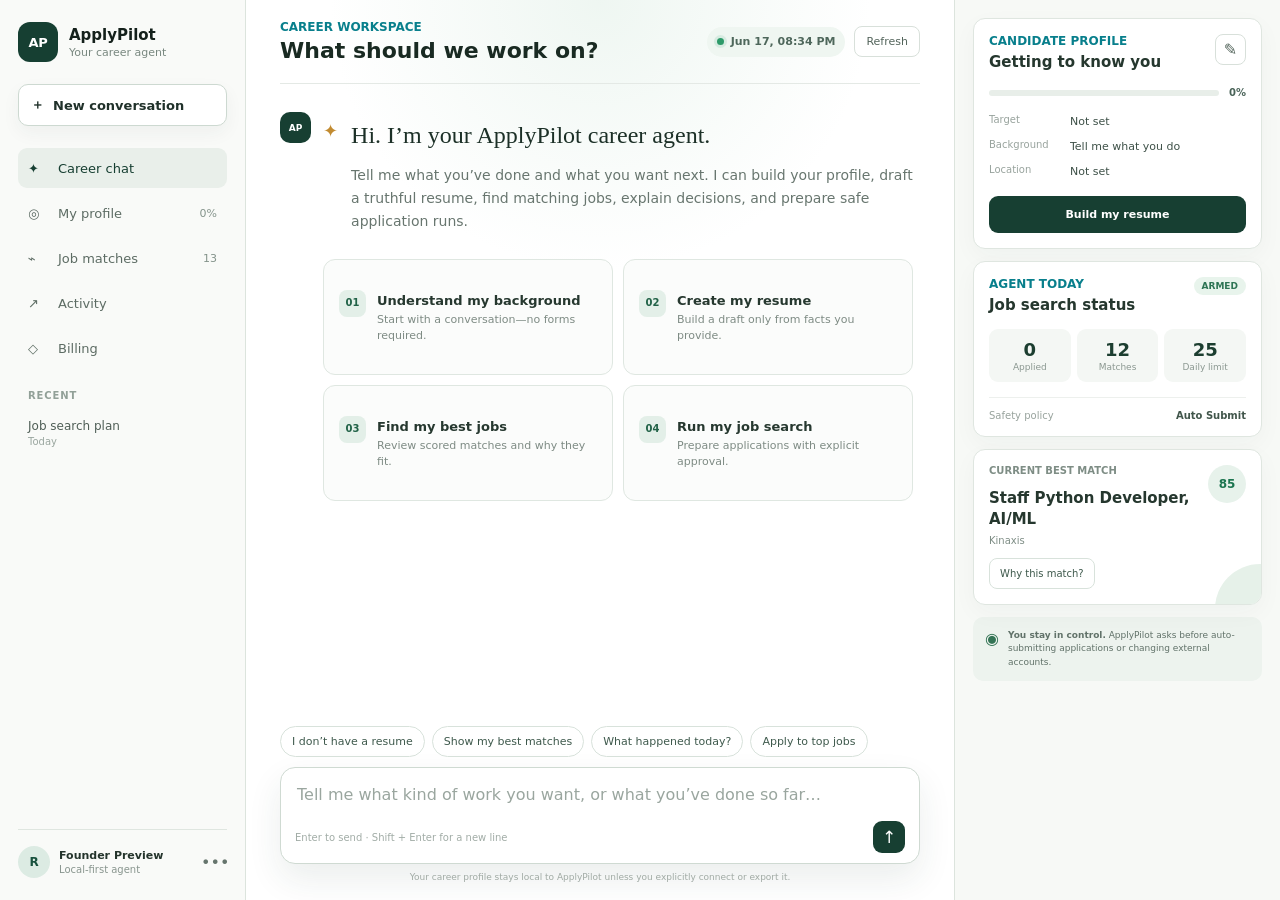
==== apps/web/index.html @ 067848f5 "Initial ApplyPilot SaaS MVP" ====
<!doctype html>
<html lang="en">
  <head>
    <meta charset="utf-8" />
    <meta name="viewport" content="width=device-width, initial-scale=1" />
    <meta
      name="description"
      content="ApplyPilot is a conversational career agent that builds your profile, prepares applications, and runs your job search."
    />
    <title>ApplyPilot — Your Career Agent</title>
    <link rel="stylesheet" href="./styles.css?v=20260619-3" />
  </head>
  <body>
    <div class="career-shell">
      <aside class="career-sidebar" aria-label="ApplyPilot navigation">
        <a class="career-brand" href="./" aria-label="ApplyPilot home">
          <span class="career-brand-mark" aria-hidden="true">AP</span>
          <span>
            <strong>ApplyPilot</strong>
            <small>Your career agent</small>
          </span>
        </a>

        <button class="new-chat-button" id="newConversation" type="button">
          <span aria-hidden="true">＋</span>
          New conversation
        </button>

        <nav class="career-nav" aria-label="Career tools">
          <button class="career-nav-item active" type="button" data-prompt="Help me plan my job search">
            <span aria-hidden="true">✦</span>
            Career chat
          </button>
          <button class="career-nav-item" type="button" data-action="profile">
            <span aria-hidden="true">◎</span>
            My profile
            <small id="sidebarProfilePercent">0%</small>
          </button>
          <button class="career-nav-item" type="button" data-action="jobs">
            <span aria-hidden="true">⌁</span>
            Job matches
            <small id="sidebarJobCount">0</small>
          </button>
          <button class="career-nav-item" type="button" data-action="status">
            <span aria-hidden="true">↗</span>
            Activity
          </button>
          <a class="career-nav-item" href="./checkout.html">
            <span aria-hidden="true">◇</span>
            Billing
          </a>
        </nav>

        <div class="conversation-history">
          <p>Recent</p>
          <button type="button" data-prompt="Help me continue my job search">
            <span>Job search plan</span>
            <small>Today</small>
          </button>
        </div>

        <div class="sidebar-account">
          <div>
            <span class="account-avatar" aria-hidden="true">R</span>
            <span>
              <strong id="accountPlan">Founder Preview</strong>
              <small id="accountMode">Local-first agent</small>
            </span>
          </div>
          <button id="connectButton" type="button" aria-label="Connect dashboard">•••</button>
        </div>
      </aside>

      <main class="chat-workspace">
        <header class="chat-header">
          <div>
            <p class="eyebrow">Career workspace</p>
            <h1>What should we work on?</h1>
          </div>
          <div class="chat-header-actions">
            <span class="connection-pill" id="syncState">
              <span class="connection-dot" aria-hidden="true"></span>
              Loading
            </span>
            <button class="small-ghost-button" id="refreshButton" type="button">Refresh</button>
          </div>
        </header>

        <section class="chat-feed" id="chatFeed" aria-live="polite" aria-label="Conversation"></section>

        <div class="suggestion-row" id="suggestionRow" aria-label="Suggested prompts">
          <button type="button" data-action="onboard">I don’t have a resume</button>
          <button type="button" data-action="jobs">Show my best matches</button>
          <button type="button" data-action="status">What happened today?</button>
          <button type="button" data-action="apply">Apply to top jobs</button>
        </div>

        <form class="chat-composer" id="chatForm">
          <label class="sr-only" for="chatInput">Message ApplyPilot</label>
          <textarea
            id="chatInput"
            rows="1"
            placeholder="Tell me what kind of work you want, or what you’ve done so far…"
            autocomplete="off"
          ></textarea>
          <div class="composer-footer">
            <span>Enter to send · Shift + Enter for a new line</span>
            <button id="sendButton" type="submit" aria-label="Send message">↑</button>
          </div>
        </form>
        <p class="privacy-note">Your career profile stays local to ApplyPilot unless you explicitly connect or export it.</p>
      </main>

      <aside class="context-rail" aria-label="Career context">
        <section class="context-card profile-context-card">
          <div class="context-card-header">
            <div>
              <p class="eyebrow">Candidate profile</p>
              <h2 id="profileName">Getting to know you</h2>
            </div>
            <button class="icon-ghost-button" type="button" data-action="onboard" aria-label="Edit profile">✎</button>
          </div>
          <div class="completion-row">
            <div class="completion-track"><span id="profileProgress"></span></div>
            <strong id="profilePercent">0%</strong>
          </div>
          <dl class="profile-facts">
            <div>
              <dt>Target</dt>
              <dd id="profileTarget">Not set</dd>
            </div>
            <div>
              <dt>Background</dt>
              <dd id="profileBackground">Tell me what you do</dd>
            </div>
            <div>
              <dt>Location</dt>
              <dd id="profileLocation">Not set</dd>
            </div>
          </dl>
          <button class="context-primary-button" type="button" data-action="resume">Build my resume</button>
        </section>

        <section class="context-card">
          <div class="context-card-header">
            <div>
              <p class="eyebrow">Agent today</p>
              <h2>Job search status</h2>
            </div>
            <span class="agent-state" id="agentState">Ready</span>
          </div>
          <div class="mini-metrics">
            <div>
              <strong id="todayApplied">0</strong>
              <span>Applied</span>
            </div>
            <div>
              <strong id="shortlistCount">0</strong>
              <span>Matches</span>
            </div>
            <div>
              <strong id="dailyLimit">0</strong>
              <span>Daily limit</span>
            </div>
          </div>
          <div class="policy-line">
            <span>Safety policy</span>
            <strong id="policyMode">Review only</strong>
          </div>
        </section>

        <section class="context-card top-match-card">
          <p class="eyebrow">Current best match</p>
          <div id="topMatch">
            <h2>No jobs synced yet</h2>
            <p>Connect ApplyPilot or import jobs to see recommendations.</p>
          </div>
        </section>

        <section class="safety-note">
          <span aria-hidden="true">◉</span>
          <p><strong>You stay in control.</strong> ApplyPilot asks before auto-submitting applications or changing external accounts.</p>
        </section>
      </aside>
    </div>

    <div class="modal-backdrop" id="connectModal" hidden>
      <form class="modal" id="connectForm">
        <div class="panel-header">
          <div>
            <p class="eyebrow">SaaS connection</p>
            <h2 id="connectTitle">Connect ApplyPilot data</h2>
          </div>
          <button class="icon-button" id="closeConnect" type="button" aria-label="Close">×</button>
        </div>
        <label>
          <span>API endpoint</span>
          <input id="apiEndpoint" type="url" placeholder="http://127.0.0.1:8787" />
        </label>
        <label>
          <span id="connectTokenLabel">License or device token</span>
          <input id="apiToken" type="password" autocomplete="off" />
        </label>
        <div class="modal-actions">
          <button class="ghost-button" id="clearConnection" type="button">Use bundled data</button>
          <button class="ghost-button primary" id="connectSubmit" type="submit">Connect</button>
        </div>
      </form>
    </div>

    <div class="toast" id="toast" role="status" aria-live="polite"></div>
    <script src="./runtime.js?v=20260619-3"></script>
    <script src="./app.js?v=20260619-3"></script>
  </body>
</html>
---- apps/web/styles.css ----
:root {
  --bg: #f7f8fb;
  --surface: #ffffff;
  --surface-soft: #f0f4f7;
  --ink: #18202a;
  --muted: #657283;
  --line: #dfe6ee;
  --green: #0f8f68;
  --blue: #2563eb;
  --amber: #b7791f;
  --red: #c2414b;
  --teal: #087f8c;
  --violet: #7257d5;
  --shadow: 0 18px 50px rgba(24, 32, 42, 0.09);
  --radius: 8px;
  font-family:
    Inter, ui-sans-serif, system-ui, -apple-system, BlinkMacSystemFont, "Segoe UI",
    sans-serif;
}

.legal-panel {
  max-width: 880px;
  margin: 0 auto;
  padding: 32px;
}

.legal-panel h1 {
  margin: 0 0 18px;
}

.legal-panel p {
  color: var(--muted);
  line-height: 1.75;
}

.legal-panel a {
  color: var(--blue);
}

* {
  box-sizing: border-box;
}

body {
  margin: 0;
  min-height: 100vh;
  color: var(--ink);
  background:
    linear-gradient(180deg, rgba(228, 239, 243, 0.85) 0%, rgba(247, 248, 251, 0) 32%),
    var(--bg);
  letter-spacing: 0;
}

button,
input {
  font: inherit;
}

.app-shell {
  display: grid;
  grid-template-columns: 272px minmax(0, 1fr);
  min-height: 100vh;
}

.sidebar {
  position: sticky;
  top: 0;
  height: 100vh;
  padding: 22px;
  background: #111820;
  color: #edf4f7;
  display: flex;
  flex-direction: column;
  gap: 26px;
}

.brand {
  display: flex;
  align-items: center;
  gap: 12px;
}

.brand-mark {
  display: grid;
  place-items: center;
  width: 42px;
  height: 42px;
  border-radius: var(--radius);
  background: #f4d35e;
  color: #111820;
  font-weight: 800;
}

.brand strong,
.brand span {
  display: block;
}

.brand span {
  margin-top: 2px;
  color: #a8b7c3;
  font-size: 12px;
}

.nav {
  display: grid;
  gap: 6px;
}

.nav-item {
  display: flex;
  align-items: center;
  gap: 11px;
  min-height: 42px;
  padding: 0 12px;
  border-radius: var(--radius);
  color: #b9c7d2;
  text-decoration: none;
  font-size: 14px;
}

.nav-item:hover,
.nav-item.active {
  background: #1f2b37;
  color: #ffffff;
}

.license-panel {
  margin-top: auto;
  padding: 16px;
  border: 1px solid rgba(255, 255, 255, 0.12);
  border-radius: var(--radius);
  background: #18222d;
}

.license-panel span,
.license-panel small {
  display: block;
  color: #9fb0bd;
  font-size: 12px;
}

.license-panel strong {
  display: block;
  margin: 6px 0;
  font-size: 15px;
}

.main {
  padding: 28px;
  display: grid;
  gap: 22px;
  min-width: 0;
}

.topbar,
.panel-header {
  display: flex;
  align-items: center;
  justify-content: space-between;
  gap: 18px;
}

.topbar {
  min-height: 60px;
}

.eyebrow {
  margin: 0 0 5px;
  color: var(--teal);
  font-size: 12px;
  font-weight: 800;
  text-transform: uppercase;
}

h1,
h2 {
  margin: 0;
  letter-spacing: 0;
}

h1 {
  font-size: 30px;
  line-height: 1.12;
}

h2 {
  font-size: 18px;
}

.top-actions {
  display: flex;
  align-items: center;
  gap: 10px;
}

.sync-state,
.status-pill {
  display: inline-flex;
  align-items: center;
  min-height: 34px;
  padding: 0 12px;
  border-radius: 999px;
  background: #e9f4f0;
  color: #12664f;
  font-size: 13px;
  font-weight: 700;
}

.status-pill.green {
  background: #e9f4f0;
  color: #12664f;
}

.pulse {
  width: 8px;
  height: 8px;
  margin-right: 8px;
  border-radius: 50%;
  background: var(--green);
}

.ghost-button,
.command-button,
.segment {
  border: 1px solid var(--line);
  border-radius: var(--radius);
  background: var(--surface);
  color: var(--ink);
  cursor: pointer;
}

.ghost-button {
  display: inline-flex;
  align-items: center;
  gap: 8px;
  height: 38px;
  padding: 0 14px;
}

.ghost-button:hover,
.command-button:hover {
  border-color: #b9c7d2;
  box-shadow: 0 8px 24px rgba(24, 32, 42, 0.08);
}

.ghost-button.primary {
  border-color: #111820;
  background: #111820;
  color: #ffffff;
}

.metrics-grid {
  display: grid;
  grid-template-columns: repeat(4, minmax(0, 1fr));
  gap: 16px;
}

.metric-card,
.panel {
  border: 1px solid var(--line);
  border-radius: var(--radius);
  background: var(--surface);
  box-shadow: var(--shadow);
}

.metric-card {
  min-height: 132px;
  padding: 18px;
  display: grid;
  align-content: space-between;
  border-top-width: 4px;
}

.metric-card strong {
  font-size: 34px;
  line-height: 1;
}

.metric-label,
.metric-card small,
.gate-stack span,
td,
th {
  color: var(--muted);
}

.metric-label {
  font-size: 13px;
  font-weight: 800;
  text-transform: uppercase;
}

.accent-green {
  border-top-color: var(--green);
}

.accent-blue {
  border-top-color: var(--blue);
}

.accent-amber {
  border-top-color: var(--amber);
}

.accent-red {
  border-top-color: var(--red);
}

.dashboard-grid {
  display: grid;
  grid-template-columns: minmax(0, 1.7fr) minmax(280px, 0.8fr);
  gap: 18px;
}

.panel {
  padding: 18px;
  min-width: 0;
}

.command-grid {
  display: grid;
  grid-template-columns: repeat(5, minmax(0, 1fr));
  gap: 10px;
  margin-top: 18px;
}

.command-button {
  min-height: 74px;
  padding: 12px;
  display: grid;
  gap: 7px;
  text-align: left;
}

.command-button strong {
  font-size: 14px;
}

.command-button span {
  color: var(--muted);
  font-size: 12px;
  white-space: nowrap;
  overflow: hidden;
  text-overflow: ellipsis;
}

.gate-stack {
  display: grid;
  gap: 12px;
  margin-top: 18px;
}

.gate-stack div {
  display: flex;
  justify-content: space-between;
  gap: 12px;
  min-height: 44px;
  padding: 10px 12px;
  border: 1px solid var(--line);
  border-radius: var(--radius);
  background: var(--surface-soft);
}

.segmented {
  display: inline-flex;
  padding: 3px;
  border: 1px solid var(--line);
  border-radius: var(--radius);
  background: #eef3f6;
}

.segment {
  height: 30px;
  min-width: 72px;
  border: 0;
  background: transparent;
  font-size: 13px;
}

.segment.active {
  background: var(--surface);
  box-shadow: 0 3px 12px rgba(24, 32, 42, 0.08);
}

.chart-wrap {
  height: 250px;
  margin-top: 20px;
}

.bar-chart {
  height: 100%;
  display: grid;
  grid-auto-flow: column;
  grid-auto-columns: minmax(34px, 1fr);
  align-items: end;
  gap: 10px;
  border-bottom: 1px solid var(--line);
}

.bar {
  min-height: 18px;
  border-radius: 6px 6px 0 0;
  background: linear-gradient(180deg, #2f80ed, #0f8f68);
  position: relative;
}

.bar span {
  position: absolute;
  left: 50%;
  bottom: calc(100% + 6px);
  transform: translateX(-50%);
  color: var(--ink);
  font-size: 12px;
  font-weight: 800;
}

.bar small {
  position: absolute;
  left: 50%;
  top: calc(100% + 8px);
  transform: translateX(-50%);
  color: var(--muted);
  font-size: 11px;
  white-space: nowrap;
}

.sources-grid {
  grid-template-columns: minmax(0, 1fr) minmax(320px, 0.72fr);
}

.source-list,
.provider-list,
.timeline {
  display: grid;
  gap: 12px;
  margin-top: 18px;
}

.source-row,
.provider-row,
.timeline-item {
  border: 1px solid var(--line);
  border-radius: var(--radius);
  background: #fbfcfd;
}

.source-row {
  display: grid;
  grid-template-columns: 150px 1fr 80px;
  gap: 12px;
  align-items: center;
  min-height: 58px;
  padding: 12px;
}

.source-row strong,
.provider-row strong,
.timeline-item strong {
  font-size: 14px;
}

.source-meter {
  height: 8px;
  border-radius: 999px;
  background: #e5edf2;
  overflow: hidden;
}

.source-meter span {
  display: block;
  height: 100%;
  border-radius: inherit;
  background: var(--violet);
}

.provider-row {
  display: flex;
  justify-content: space-between;
  align-items: center;
  min-height: 52px;
  padding: 12px;
}

.queue-panel {
  padding-bottom: 0;
}

.search-box {
  display: flex;
  align-items: center;
  gap: 8px;
  width: min(340px, 100%);
  height: 40px;
  padding: 0 12px;
  border: 1px solid var(--line);
  border-radius: var(--radius);
  background: #fbfcfd;
}

.search-box input {
  width: 100%;
  border: 0;
  outline: 0;
  background: transparent;
  color: var(--ink);
}

.table-wrap {
  margin: 18px -18px 0;
  overflow-x: auto;
}

table {
  width: 100%;
  min-width: 720px;
  border-collapse: collapse;
}

th,
td {
  padding: 13px 18px;
  border-top: 1px solid var(--line);
  text-align: left;
  font-size: 13px;
}

th {
  font-weight: 800;
  text-transform: uppercase;
  background: #f5f8fa;
}

td strong {
  display: block;
  color: var(--ink);
  max-width: 520px;
  white-space: nowrap;
  overflow: hidden;
  text-overflow: ellipsis;
}

.score-chip,
.decision-chip {
  display: inline-flex;
  align-items: center;
  justify-content: center;
  min-width: 46px;
  height: 28px;
  border-radius: 999px;
  font-weight: 800;
  font-size: 12px;
}

.score-chip {
  background: #eef3ff;
  color: #1d4ed8;
}

.decision-chip {
  background: #f4f6f8;
  color: #4b5563;
}

.decision-chip.shortlist {
  background: #e7f6ef;
  color: #0f7a57;
}

.decision-chip.review {
  background: #fff5db;
  color: #8a5a11;
}

.timeline-item {
  display: grid;
  grid-template-columns: 96px minmax(0, 1fr) auto;
  gap: 12px;
  align-items: center;
  padding: 12px;
}

.timeline-item span,
.timeline-item small {
  color: var(--muted);
  font-size: 12px;
}

.empty-state {
  min-height: 120px;
  display: grid;
  place-items: center;
  border: 1px dashed #c9d5df;
  border-radius: var(--radius);
  background: #f8fafc;
  color: var(--muted);
  font-size: 13px;
  font-weight: 700;
  text-align: center;
}

.empty-state.compact {
  min-height: 48px;
  border: 0;
  background: transparent;
}

.toast {
  position: fixed;
  right: 24px;
  bottom: 24px;
  max-width: min(360px, calc(100vw - 48px));
  padding: 12px 14px;
  border-radius: var(--radius);
  background: #111820;
  color: #ffffff;
  box-shadow: var(--shadow);
  opacity: 0;
  transform: translateY(12px);
  pointer-events: none;
  transition: opacity 160ms ease, transform 160ms ease;
}

.toast.show {
  opacity: 1;
  transform: translateY(0);
}

.modal-backdrop {
  position: fixed;
  inset: 0;
  z-index: 20;
  display: grid;
  place-items: center;
  padding: 18px;
  background: rgba(17, 24, 32, 0.42);
}

.modal-backdrop[hidden] {
  display: none;
}

.modal {
  width: min(520px, 100%);
  display: grid;
  gap: 16px;
  padding: 18px;
  border: 1px solid var(--line);
  border-radius: var(--radius);
  background: var(--surface);
  box-shadow: var(--shadow);
}

.modal label {
  display: grid;
  gap: 7px;
}

.modal label span {
  color: var(--muted);
  font-size: 13px;
  font-weight: 800;
}

.modal input {
  width: 100%;
  min-height: 42px;
  padding: 0 12px;
  border: 1px solid var(--line);
  border-radius: var(--radius);
  color: var(--ink);
}

.modal-actions {
  display: flex;
  justify-content: flex-end;
  gap: 10px;
}

.icon-button {
  width: 34px;
  height: 34px;
  border: 1px solid var(--line);
  border-radius: var(--radius);
  background: var(--surface);
  color: var(--ink);
  cursor: pointer;
  font-size: 22px;
  line-height: 1;
}

.icon {
  display: inline-block;
  width: 16px;
  height: 16px;
  border: 2px solid currentColor;
}

.icon-dashboard {
  border-radius: 4px;
  box-shadow: inset 6px 0 0 currentColor;
}

.icon-pipeline {
  border-width: 0 0 2px 2px;
  transform: rotate(-45deg);
}

.icon-queue {
  border-width: 2px 0;
}

.icon-source {
  border-radius: 50%;
}

.icon-audit {
  border-radius: 3px;
}

.icon-billing {
  border-radius: 50%;
  box-shadow: inset 0 0 0 3px #111820;
}

.icon-refresh {
  border-radius: 50%;
}

.icon-search {
  border-radius: 50%;
  position: relative;
}

.icon-search::after {
  content: "";
  position: absolute;
  width: 7px;
  height: 2px;
  right: -6px;
  bottom: -3px;
  background: currentColor;
  transform: rotate(45deg);
}

.checkout-shell {
  width: min(1180px, calc(100% - 36px));
  margin: 0 auto;
  padding: 24px 0 56px;
}

.checkout-header {
  min-height: 58px;
  display: flex;
  justify-content: space-between;
  align-items: center;
  gap: 18px;
  margin-bottom: 34px;
}

.checkout-brand {
  color: var(--ink);
  text-decoration: none;
}

.checkout-brand > span:last-child > span {
  color: var(--muted);
}

.checkout-brand .brand-mark {
  color: #111820;
}

.checkout-layout {
  display: grid;
  grid-template-columns: minmax(0, 1fr) 340px;
  gap: 22px;
  align-items: start;
}

.checkout-main {
  display: grid;
  gap: 24px;
}

.checkout-copy {
  max-width: 720px;
  margin: 10px 0 0;
  color: var(--muted);
  line-height: 1.6;
}

.plan-grid {
  display: grid;
  grid-template-columns: repeat(3, minmax(0, 1fr));
  gap: 14px;
}

.plan-option {
  min-height: 184px;
  display: grid;
  align-content: start;
  gap: 12px;
  padding: 18px;
  border: 2px solid var(--line);
  border-radius: var(--radius);
  background: var(--surface);
  color: var(--ink);
  cursor: pointer;
  text-align: left;
  box-shadow: 0 12px 30px rgba(24, 32, 42, 0.06);
}

.plan-option:hover,
.plan-option.active {
  border-color: var(--blue);
}

.plan-option > span {
  color: var(--teal);
  font-size: 13px;
  font-weight: 800;
  text-transform: uppercase;
}

.plan-option > strong {
  font-size: 28px;
}

.plan-option strong small {
  color: var(--muted);
  font-size: 12px;
}

.plan-option p {
  margin: 0;
  color: var(--muted);
  font-size: 13px;
  line-height: 1.5;
}

.checkout-form {
  display: grid;
  gap: 20px;
}

.form-grid {
  display: grid;
  grid-template-columns: repeat(2, minmax(0, 1fr));
  gap: 14px;
}

.form-grid label {
  display: grid;
  gap: 7px;
}

.form-grid .phone-field[hidden] {
  display: none;
}

.form-grid label span {
  color: var(--muted);
  font-size: 13px;
  font-weight: 800;
}

.form-grid input {
  width: 100%;
  min-height: 42px;
  padding: 0 12px;
  border: 1px solid var(--line);
  border-radius: var(--radius);
  background: #fbfcfd;
  color: var(--ink);
}

.checkout-submit {
  min-height: 46px;
  border: 0;
  border-radius: var(--radius);
  background: #111820;
  color: #ffffff;
  cursor: pointer;
  font-weight: 800;
}

.checkout-submit:disabled {
  cursor: wait;
  opacity: 0.68;
}

.form-note {
  margin: 0;
  color: var(--muted);
  font-size: 12px;
  line-height: 1.5;
}

.checkout-summary {
  position: sticky;
  top: 24px;
}

.checkout-summary dl {
  display: grid;
  gap: 12px;
  margin: 20px 0;
}

.checkout-summary dl div {
  display: flex;
  justify-content: space-between;
  gap: 16px;
  padding-bottom: 12px;
  border-bottom: 1px solid var(--line);
}

.checkout-summary dt {
  color: var(--muted);
}

.checkout-summary dd {
  margin: 0;
  font-weight: 800;
}

.claim-panel {
  padding: 14px;
  border-radius: var(--radius);
  background: var(--surface-soft);
}

.claim-panel p {
  margin: 7px 0 12px;
  color: var(--muted);
  font-size: 13px;
  line-height: 1.5;
}

.license-result {
  display: grid;
  gap: 10px;
  margin-top: 16px;
  padding: 14px;
  border: 1px solid #b6decf;
  border-radius: var(--radius);
  background: #edf8f3;
}

.license-result[hidden] {
  display: none;
}

.license-result span {
  color: #12664f;
  font-size: 12px;
  font-weight: 800;
  text-transform: uppercase;
}

.license-result code {
  overflow-wrap: anywhere;
  color: var(--ink);
  font-size: 12px;
}

@media (max-width: 1100px) {
  .app-shell {
    grid-template-columns: 1fr;
  }

  .sidebar {
    position: static;
    height: auto;
    flex-direction: row;
    align-items: center;
    overflow-x: auto;
  }

  .nav {
    grid-auto-flow: column;
    grid-auto-columns: max-content;
  }

  .license-panel {
    display: none;
  }

  .metrics-grid,
  .dashboard-grid,
  .sources-grid {
    grid-template-columns: repeat(2, minmax(0, 1fr));
  }

  .command-grid {
    grid-template-columns: repeat(3, minmax(0, 1fr));
  }

  .checkout-layout {
    grid-template-columns: 1fr;
  }

  .checkout-summary {
    position: static;
  }
}

@media (max-width: 720px) {
  .main {
    padding: 18px;
  }

  .topbar,
  .panel-header {
    align-items: flex-start;
    flex-direction: column;
  }

  .metrics-grid,
  .dashboard-grid,
  .sources-grid,
  .command-grid,
  .plan-grid,
  .form-grid {
    grid-template-columns: 1fr;
  }

  .source-row,
  .timeline-item {
    grid-template-columns: 1fr;
  }

  h1 {
    font-size: 25px;
  }

  .checkout-shell {
    width: min(100% - 24px, 1180px);
    padding-top: 12px;
  }

  .checkout-header {
    margin-bottom: 24px;
  }
}

/* Chat-first career workspace */

.sr-only {
  position: absolute;
  width: 1px;
  height: 1px;
  padding: 0;
  margin: -1px;
  overflow: hidden;
  clip: rect(0, 0, 0, 0);
  white-space: nowrap;
  border: 0;
}

.career-shell {
  min-height: 100vh;
  display: grid;
  grid-template-columns: 246px minmax(480px, 1fr) 326px;
  background: #f5f7f4;
}

.career-sidebar {
  position: sticky;
  top: 0;
  height: 100vh;
  display: flex;
  flex-direction: column;
  gap: 22px;
  padding: 22px 18px;
  border-right: 1px solid #dce4dd;
  background: #f9faf8;
}

.career-brand {
  display: flex;
  align-items: center;
  gap: 11px;
  color: #14201b;
  text-decoration: none;
}

.career-brand-mark {
  width: 40px;
  height: 40px;
  display: grid;
  place-items: center;
  border-radius: 12px;
  background: #163f32;
  color: #fff;
  font-size: 13px;
  font-weight: 900;
  letter-spacing: -0.03em;
}

.career-brand strong,
.career-brand small {
  display: block;
}

.career-brand strong {
  font-size: 15px;
}

.career-brand small {
  margin-top: 2px;
  color: #78877f;
  font-size: 11px;
}

.new-chat-button {
  min-height: 42px;
  display: flex;
  align-items: center;
  gap: 9px;
  padding: 0 12px;
  border: 1px solid #cdd9d1;
  border-radius: 10px;
  background: #fff;
  color: #20312a;
  cursor: pointer;
  font-size: 13px;
  font-weight: 750;
  box-shadow: 0 7px 18px rgba(38, 65, 52, 0.05);
}

.new-chat-button:hover {
  border-color: #8cab9c;
}

.career-nav {
  display: grid;
  gap: 5px;
}

.career-nav-item {
  min-height: 40px;
  display: grid;
  grid-template-columns: 22px minmax(0, 1fr) auto;
  align-items: center;
  gap: 8px;
  padding: 0 10px;
  border: 0;
  border-radius: 9px;
  background: transparent;
  color: #5d6c64;
  cursor: pointer;
  text-align: left;
  text-decoration: none;
  font-size: 13px;
}

.career-nav-item:hover,
.career-nav-item.active {
  background: #e9efea;
  color: #173f32;
}

.career-nav-item small {
  color: #84938b;
  font-size: 11px;
}

.conversation-history {
  display: grid;
  gap: 8px;
}

.conversation-history > p {
  margin: 0;
  padding: 0 10px;
  color: #92a098;
  font-size: 10px;
  font-weight: 800;
  letter-spacing: 0.09em;
  text-transform: uppercase;
}

.conversation-history button {
  display: grid;
  gap: 3px;
  padding: 10px;
  border: 0;
  border-radius: 9px;
  background: transparent;
  color: #4f5e56;
  cursor: pointer;
  text-align: left;
}

.conversation-history button:hover {
  background: #eef2ee;
}

.conversation-history span {
  font-size: 12px;
}

.conversation-history small {
  color: #9aa69f;
  font-size: 10px;
}

.sidebar-account {
  margin-top: auto;
  display: flex;
  align-items: center;
  justify-content: space-between;
  gap: 10px;
  padding-top: 16px;
  border-top: 1px solid #dfe6e0;
}

.sidebar-account > div {
  min-width: 0;
  display: flex;
  align-items: center;
  gap: 9px;
}

.account-avatar {
  flex: 0 0 auto;
  width: 32px;
  height: 32px;
  display: grid;
  place-items: center;
  border-radius: 50%;
  background: #dcebe3;
  color: #17513d;
  font-size: 12px;
  font-weight: 900;
}

.sidebar-account strong,
.sidebar-account small {
  display: block;
  max-width: 130px;
  overflow: hidden;
  text-overflow: ellipsis;
  white-space: nowrap;
}

.sidebar-account strong {
  color: #24342c;
  font-size: 11px;
}

.sidebar-account small {
  margin-top: 2px;
  color: #88958e;
  font-size: 10px;
}

.sidebar-account button {
  width: 32px;
  height: 32px;
  border: 0;
  border-radius: 8px;
  background: transparent;
  color: #66756d;
  cursor: pointer;
}

.chat-workspace {
  height: 100vh;
  min-width: 0;
  display: grid;
  grid-template-rows: auto minmax(0, 1fr) auto auto auto;
  padding: 0 34px 18px;
  background:
    radial-gradient(circle at 50% 0%, rgba(207, 230, 216, 0.34), transparent 28%),
    #fff;
}

.chat-header {
  min-height: 84px;
  display: flex;
  align-items: center;
  justify-content: space-between;
  gap: 20px;
  border-bottom: 1px solid #e4e9e5;
}

.chat-header h1 {
  color: #192a22;
  font-size: 22px;
}

.chat-header-actions {
  display: flex;
  align-items: center;
  gap: 9px;
}

.connection-pill {
  min-height: 30px;
  display: inline-flex;
  align-items: center;
  padding: 0 10px;
  border-radius: 999px;
  background: #eff6f1;
  color: #4e675b;
  font-size: 11px;
  font-weight: 700;
}

.connection-dot {
  width: 7px;
  height: 7px;
  margin-right: 7px;
  border-radius: 50%;
  background: #2d9a69;
  box-shadow: 0 0 0 3px rgba(45, 154, 105, 0.12);
}

.connection-dot.warning {
  background: #c98a2c;
  box-shadow: 0 0 0 3px rgba(201, 138, 44, 0.12);
}

.small-ghost-button,
.icon-ghost-button {
  border: 1px solid #d8e0da;
  background: #fff;
  color: #53645b;
  cursor: pointer;
}

.small-ghost-button {
  min-height: 31px;
  padding: 0 11px;
  border-radius: 8px;
  font-size: 11px;
}

.icon-ghost-button {
  width: 31px;
  height: 31px;
  border-radius: 8px;
}

.chat-feed {
  min-height: 0;
  overflow-y: auto;
  padding: 28px max(0px, calc((100% - 790px) / 2)) 20px;
  scroll-behavior: smooth;
}

.chat-message {
  display: flex;
  align-items: flex-start;
  gap: 12px;
  margin-bottom: 26px;
}

.chat-message.user {
  flex-direction: row-reverse;
}

.message-avatar {
  flex: 0 0 auto;
  width: 31px;
  height: 31px;
  display: grid;
  place-items: center;
  border-radius: 10px;
  background: #173f32;
  color: #fff;
  font-size: 9px;
  font-weight: 900;
}

.message-avatar.user-avatar {
  border-radius: 50%;
  background: #e7eee9;
  color: #385247;
}

.message-body {
  max-width: min(720px, calc(100% - 50px));
  color: #2a3a32;
  font-size: 14px;
  line-height: 1.65;
}

.chat-message.user .message-body {
  padding: 10px 14px;
  border-radius: 16px 16px 4px 16px;
  background: #edf3ef;
}

.message-body > p {
  margin: 0 0 10px;
}

.message-body > p:last-child {
  margin-bottom: 0;
}

.assistant-intro {
  display: flex;
  align-items: flex-start;
  gap: 13px;
  padding: 4px 0 8px;
}

.assistant-spark {
  color: #c28b31;
  font-size: 18px;
}

.assistant-intro h2 {
  margin: 0 0 8px;
  color: #1c3027;
  font-family: Georgia, "Times New Roman", serif;
  font-size: 24px;
  font-weight: 500;
}

.assistant-intro p {
  max-width: 650px;
  margin: 0;
  color: #68766f;
}

.capability-grid {
  display: grid;
  grid-template-columns: repeat(2, minmax(0, 1fr));
  gap: 10px;
  margin-top: 18px;
}

.capability-grid button {
  min-height: 116px;
  display: grid;
  grid-template-columns: auto 1fr;
  grid-template-rows: auto auto;
  column-gap: 11px;
  align-content: center;
  padding: 15px;
  border: 1px solid #dfe7e1;
  border-radius: 12px;
  background: #fbfcfb;
  color: #26382f;
  cursor: pointer;
  text-align: left;
}

.capability-grid button:hover {
  border-color: #95b5a4;
  background: #f6faf7;
  transform: translateY(-1px);
}

.capability-grid button > span {
  grid-row: 1 / span 2;
  width: 27px;
  height: 27px;
  display: grid;
  place-items: center;
  border-radius: 8px;
  background: #e3efe8;
  color: #216247;
  font-size: 10px;
  font-weight: 900;
}

.capability-grid strong {
  font-size: 13px;
}

.capability-grid small {
  color: #7e8b84;
  font-size: 11px;
  line-height: 1.45;
}

.suggestion-row {
  width: min(790px, 100%);
  display: flex;
  gap: 7px;
  margin: 0 auto 10px;
  overflow-x: auto;
  scrollbar-width: none;
}

.suggestion-row::-webkit-scrollbar {
  display: none;
}

.suggestion-row button,
.inline-actions button,
.top-match-card button {
  border: 1px solid #d8e2db;
  background: #fff;
  color: #3e594c;
  cursor: pointer;
}

.suggestion-row button {
  flex: 0 0 auto;
  min-height: 31px;
  padding: 0 11px;
  border-radius: 999px;
  font-size: 11px;
}

.chat-composer {
  width: min(790px, 100%);
  margin: 0 auto;
  padding: 13px 14px 10px;
  border: 1px solid #cfdad2;
  border-radius: 15px;
  background: #fff;
  box-shadow: 0 15px 34px rgba(37, 64, 50, 0.09);
}

.chat-composer:focus-within {
  border-color: #759c88;
  box-shadow: 0 16px 38px rgba(37, 64, 50, 0.13);
}

.chat-composer textarea {
  width: 100%;
  min-height: 28px;
  max-height: 170px;
  resize: none;
  border: 0;
  outline: 0;
  background: transparent;
  color: #203129;
  font: inherit;
  line-height: 1.5;
}

.chat-composer textarea::placeholder {
  color: #9aa69f;
}

.composer-footer {
  display: flex;
  align-items: center;
  justify-content: space-between;
  gap: 14px;
  margin-top: 8px;
}

.composer-footer span {
  color: #a1aca6;
  font-size: 10px;
}

.composer-footer button {
  width: 32px;
  height: 32px;
  border: 0;
  border-radius: 9px;
  background: #173f32;
  color: #fff;
  cursor: pointer;
  font-size: 17px;
}

.privacy-note {
  margin: 8px auto 0;
  color: #a0aaa4;
  font-size: 9px;
  text-align: center;
}

.context-rail {
  height: 100vh;
  overflow-y: auto;
  padding: 18px;
  border-left: 1px solid #dce4dd;
  background: #f7f9f6;
}

.context-card {
  margin-bottom: 12px;
  padding: 15px;
  border: 1px solid #dfe6e0;
  border-radius: 12px;
  background: #fff;
  box-shadow: 0 8px 24px rgba(39, 65, 52, 0.035);
}

.context-card-header {
  display: flex;
  align-items: flex-start;
  justify-content: space-between;
  gap: 12px;
}

.context-card h2 {
  color: #25372e;
  font-size: 15px;
}

.completion-row {
  display: flex;
  align-items: center;
  gap: 10px;
  margin-top: 16px;
}

.completion-track {
  flex: 1;
  height: 6px;
  overflow: hidden;
  border-radius: 999px;
  background: #e8eee9;
}

.completion-track span {
  display: block;
  width: 0;
  height: 100%;
  border-radius: inherit;
  background: linear-gradient(90deg, #1f7653, #69aa82);
  transition: width 240ms ease;
}

.completion-row strong {
  color: #496358;
  font-size: 10px;
}

.profile-facts {
  display: grid;
  gap: 9px;
  margin: 16px 0;
}

.profile-facts div,
.policy-line {
  display: grid;
  grid-template-columns: 72px minmax(0, 1fr);
  gap: 9px;
  align-items: start;
}

.profile-facts dt,
.policy-line span {
  color: #98a39d;
  font-size: 10px;
}

.profile-facts dd {
  margin: 0;
  overflow: hidden;
  color: #3e5148;
  font-size: 11px;
  line-height: 1.45;
}

.context-primary-button {
  width: 100%;
  min-height: 37px;
  border: 0;
  border-radius: 9px;
  background: #173f32;
  color: #fff;
  cursor: pointer;
  font-size: 11px;
  font-weight: 800;
}

.agent-state {
  padding: 4px 8px;
  border-radius: 999px;
  background: #e8f4ec;
  color: #2d7454;
  font-size: 9px;
  font-weight: 850;
  text-transform: uppercase;
}

.mini-metrics {
  display: grid;
  grid-template-columns: repeat(3, minmax(0, 1fr));
  gap: 6px;
  margin: 15px 0;
}

.mini-metrics div {
  padding: 10px 6px;
  border-radius: 9px;
  background: #f4f7f4;
  text-align: center;
}

.mini-metrics strong,
.mini-metrics span {
  display: block;
}

.mini-metrics strong {
  color: #1c3e30;
  font-size: 18px;
}

.mini-metrics span {
  margin-top: 2px;
  color: #8b9891;
  font-size: 9px;
}

.policy-line {
  grid-template-columns: 1fr auto;
  padding-top: 12px;
  border-top: 1px solid #edf0ed;
}

.policy-line strong {
  color: #41564b;
  font-size: 10px;
}

.top-match-card {
  position: relative;
  overflow: hidden;
}

.top-match-card::after {
  content: "";
  position: absolute;
  width: 90px;
  height: 90px;
  right: -44px;
  bottom: -50px;
  border-radius: 50%;
  background: #e6f1e9;
}

.top-match-card h2 {
  max-width: 220px;
  margin: 8px 0 5px;
  line-height: 1.4;
}

.top-match-card p {
  margin: 0 0 12px;
  color: #7e8d85;
  font-size: 10px;
}

.top-match-score {
  position: absolute;
  top: 15px;
  right: 15px;
  width: 38px;
  height: 38px;
  display: grid;
  place-items: center;
  border-radius: 50%;
  background: #e7f2eb;
  color: #1c754f;
  font-size: 12px;
  font-weight: 900;
}

.top-match-card button {
  min-height: 31px;
  padding: 0 10px;
  border-radius: 8px;
  font-size: 10px;
}

.safety-note {
  display: flex;
  align-items: flex-start;
  gap: 9px;
  padding: 12px;
  border-radius: 10px;
  background: #edf3ee;
  color: #617269;
}

.safety-note > span {
  color: #347455;
}

.safety-note p {
  margin: 0;
  font-size: 9px;
  line-height: 1.5;
}

.inline-actions {
  display: flex;
  flex-wrap: wrap;
  gap: 7px;
  margin-top: 14px;
}

.inline-actions button {
  min-height: 34px;
  padding: 0 11px;
  border-radius: 8px;
  font-size: 11px;
}

.profile-summary-card {
  display: grid;
  grid-template-columns: repeat(3, minmax(0, 1fr));
  gap: 8px;
  margin-top: 14px;
}

.profile-summary-card > div {
  min-width: 0;
  padding: 11px;
  border: 1px solid #e1e8e3;
  border-radius: 9px;
  background: #fafcfb;
}

.profile-summary-card .wide {
  grid-column: 1 / -1;
}

.profile-summary-card span,
.profile-summary-card strong {
  display: block;
}

.profile-summary-card span {
  margin-bottom: 4px;
  color: #97a39c;
  font-size: 9px;
  font-weight: 800;
  text-transform: uppercase;
}

.profile-summary-card strong,
.profile-summary-card p {
  margin: 0;
  color: #3b5045;
  font-size: 11px;
  line-height: 1.5;
}

.resume-ready-card {
  display: grid;
  grid-template-columns: auto minmax(0, 1fr) auto;
  gap: 12px;
  align-items: center;
  margin-top: 11px;
  padding: 13px;
  border: 1px solid #cfe0d5;
  border-radius: 10px;
  background: #f2f8f4;
}

.resume-icon {
  width: 34px;
  height: 34px;
  display: grid;
  place-items: center;
  border-radius: 9px;
  background: #dcece2;
  color: #246346;
}

.resume-ready-card strong {
  display: block;
  color: #294437;
  font-size: 12px;
}

.resume-ready-card p {
  margin: 3px 0 0;
  color: #73837a;
  font-size: 10px;
}

.resume-ready-card button,
.confirm-action-button {
  min-height: 34px;
  padding: 0 11px;
  border: 0;
  border-radius: 8px;
  background: #173f32;
  color: #fff;
  cursor: pointer;
  font-size: 10px;
  font-weight: 800;
}

.resume-preview {
  margin-top: 12px;
  overflow: hidden;
  border: 1px solid #dce5de;
  border-radius: 11px;
  background: #fbfcfb;
}

.resume-preview-header {
  display: flex;
  justify-content: space-between;
  gap: 12px;
  padding: 13px;
  border-bottom: 1px solid #e3e9e4;
  background: #f2f6f3;
}

.resume-preview-header span,
.resume-preview-header strong {
  display: block;
}

.resume-preview-header span {
  color: #819087;
  font-size: 9px;
  text-transform: uppercase;
}

.resume-preview-header strong {
  margin-top: 3px;
  color: #2b4035;
  font-size: 12px;
}

.resume-preview pre {
  max-height: 300px;
  margin: 0;
  overflow: auto;
  padding: 15px;
  color: #3d5046;
  font: 10px/1.65 ui-monospace, SFMono-Regular, Menlo, monospace;
  white-space: pre-wrap;
}

.resume-preview .inline-actions {
  margin: 0;
  padding: 12px;
  border-top: 1px solid #e3e9e4;
}

.job-card-list {
  display: grid;
  gap: 8px;
  margin: 13px 0;
}

.chat-job-card {
  display: grid;
  grid-template-columns: 31px minmax(0, 1fr) 43px;
  gap: 11px;
  align-items: center;
  padding: 11px;
  border: 1px solid #dfe7e1;
  border-radius: 10px;
  background: #fbfcfb;
}

.job-rank {
  color: #a0aaa4;
  font-size: 10px;
  font-weight: 800;
}

.job-card-copy {
  min-width: 0;
}

.job-card-copy span {
  color: #8b9891;
  font-size: 9px;
}

.job-card-copy h3 {
  margin: 3px 0;
  overflow: hidden;
  color: #263b30;
  font-size: 12px;
  text-overflow: ellipsis;
  white-space: nowrap;
}

.job-card-copy p {
  margin: 0;
  overflow: hidden;
  color: #748279;
  font-size: 10px;
  text-overflow: ellipsis;
  white-space: nowrap;
}

.job-score {
  width: 38px;
  height: 38px;
  display: grid;
  place-items: center;
  border-radius: 50%;
  background: #e7f2eb;
  color: #1c754f;
  font-size: 11px;
  font-weight: 900;
}

.explanation-card {
  display: grid;
  grid-template-columns: auto minmax(0, 1fr);
  gap: 13px;
  padding: 14px;
  border: 1px solid #dce5de;
  border-radius: 11px;
  background: #fafcfb;
}

.explanation-card span {
  color: #819087;
  font-size: 10px;
}

.explanation-card h3 {
  margin: 3px 0 7px;
  color: #2b4035;
  font-size: 14px;
}

.explanation-card p {
  margin: 0;
  color: #6d7e75;
  font-size: 11px;
}

.explanation-card dl {
  display: flex;
  flex-wrap: wrap;
  gap: 12px;
  margin: 12px 0 0;
}

.explanation-card dl div {
  display: flex;
  gap: 5px;
}

.explanation-card dt,
.explanation-card dd {
  margin: 0;
  font-size: 9px;
}

.explanation-card dt {
  color: #96a19b;
}

.explanation-card dd {
  color: #4c6156;
  font-weight: 800;
}

.status-summary-grid {
  display: grid;
  grid-template-columns: repeat(4, minmax(0, 1fr));
  gap: 8px;
  margin: 13px 0;
}

.status-summary-grid div {
  padding: 12px 8px;
  border-radius: 9px;
  background: #f0f5f1;
  text-align: center;
}

.status-summary-grid strong,
.status-summary-grid span {
  display: block;
}

.status-summary-grid strong {
  color: #1f503b;
  font-size: 20px;
}

.status-summary-grid span {
  margin-top: 3px;
  color: #829087;
  font-size: 9px;
}

.muted-copy {
  color: #819087;
  font-size: 10px;
}

.history-notice {
  display: grid;
  gap: 3px;
  margin: 10px 0;
  padding: 10px;
  border: 1px solid #eadfca;
  border-radius: 9px;
  background: #fffaf0;
}

.history-notice strong {
  color: #735725;
  font-size: 10px;
}

.history-notice span {
  color: #927b55;
  font-size: 9px;
  line-height: 1.5;
}

.activation-card {
  display: grid;
  grid-template-columns: auto minmax(0, 1fr) auto;
  gap: 11px;
  align-items: center;
  padding: 13px;
  border: 1px solid #d9dfeb;
  border-radius: 10px;
  background: #f7f9fd;
}

.activation-card > span {
  width: 34px;
  height: 34px;
  display: grid;
  place-items: center;
  border-radius: 9px;
  background: #e6ebf5;
  color: #425c8a;
}

.activation-card strong {
  color: #304563;
  font-size: 12px;
}

.activation-card p {
  margin: 3px 0 0;
  color: #748198;
  font-size: 10px;
}

.activation-card button,
.activation-card a {
  min-height: 33px;
  display: inline-flex;
  align-items: center;
  justify-content: center;
  padding: 0 10px;
  border-radius: 8px;
  font-size: 10px;
  text-decoration: none;
}

.activation-card button {
  border: 0;
  background: #274a7a;
  color: #fff;
  cursor: pointer;
}

.activation-card a {
  grid-column: 2 / -1;
  justify-self: start;
  color: #48658f;
}

.desktop-activity-card {
  margin-top: 12px;
  padding: 12px;
  border: 1px solid #dce5de;
  border-radius: 10px;
  background: #fafcfb;
}

.desktop-activity-card > div:first-child {
  display: flex;
  justify-content: space-between;
  gap: 12px;
}

.desktop-activity-card span {
  color: #8b9891;
  font-size: 10px;
}

.desktop-activity-card strong {
  color: #365046;
  font-size: 10px;
}

.desktop-activity-card pre {
  max-height: 160px;
  margin: 10px 0 0;
  overflow: auto;
  padding: 10px;
  border-radius: 8px;
  background: #18231e;
  color: #d9e5de;
  font: 9px/1.55 ui-monospace, SFMono-Regular, Menlo, monospace;
  white-space: pre-wrap;
}

.search-plan-card {
  display: grid;
  gap: 5px;
  margin-top: 11px;
  padding: 11px;
  border: 1px solid #dce5de;
  border-radius: 9px;
  background: #f4f8f5;
}

.search-plan-card span {
  color: #84938b;
  font-size: 9px;
  font-weight: 800;
  text-transform: uppercase;
}

.search-plan-card strong {
  color: #335044;
  font-size: 10px;
}

.confirmation-card {
  max-width: 520px;
  margin-top: 13px;
  padding: 14px;
  border: 1px solid #e3d5b7;
  border-radius: 11px;
  background: #fffaf0;
}

.confirmation-title {
  display: flex;
  align-items: center;
  gap: 10px;
}

.confirmation-title > span {
  width: 31px;
  height: 31px;
  display: grid;
  place-items: center;
  border-radius: 9px;
  background: #f4dfb5;
  color: #865f1c;
  font-weight: 900;
}

.confirmation-title strong,
.confirmation-title small {
  display: block;
}

.confirmation-title strong {
  color: #513f22;
  font-size: 12px;
}

.confirmation-title small {
  color: #9a8259;
  font-size: 9px;
}

.confirmation-card dl {
  display: grid;
  grid-template-columns: repeat(2, minmax(0, 1fr));
  gap: 8px;
  margin: 13px 0;
}

.confirmation-card dl div {
  display: flex;
  justify-content: space-between;
  gap: 10px;
  padding: 8px;
  border-radius: 7px;
  background: rgba(255, 255, 255, 0.58);
}

.confirmation-card dt,
.confirmation-card dd {
  margin: 0;
  font-size: 9px;
}

.confirmation-card dt {
  color: #9c8863;
}

.confirmation-card dd {
  color: #5b4726;
  font-weight: 800;
}

.confirmation-warning {
  margin-bottom: 11px;
  color: #8a7147;
  font-size: 9px;
}

.confirm-action-button {
  width: 100%;
  background: #6e5222;
}

@media (max-width: 1180px) {
  .career-shell {
    grid-template-columns: 220px minmax(480px, 1fr);
  }

  .context-rail {
    display: none;
  }
}

@media (max-width: 820px) {
  .career-shell {
    grid-template-columns: 1fr;
  }

  .career-sidebar {
    position: static;
    height: auto;
    display: grid;
    grid-template-columns: 1fr auto;
    padding: 13px 16px;
    border-right: 0;
    border-bottom: 1px solid #dce4dd;
  }

  .new-chat-button {
    min-height: 38px;
  }

  .career-nav,
  .conversation-history,
  .sidebar-account {
    display: none;
  }

  .chat-workspace {
    height: calc(100vh - 67px);
    padding: 0 16px 13px;
  }

  .chat-header {
    min-height: 70px;
  }

  .chat-header h1 {
    font-size: 18px;
  }

  .chat-header-actions .small-ghost-button {
    display: none;
  }

  .chat-feed {
    padding-top: 20px;
  }

  .capability-grid {
    grid-template-columns: 1fr;
  }

  .capability-grid button {
    min-height: 92px;
  }

  .profile-summary-card,
  .status-summary-grid {
    grid-template-columns: repeat(2, minmax(0, 1fr));
  }

  .resume-ready-card {
    grid-template-columns: auto minmax(0, 1fr);
  }

  .resume-ready-card button {
    grid-column: 1 / -1;
  }
}

@media (max-width: 520px) {
  .chat-header .eyebrow,
  .connection-pill {
    display: none;
  }

  .assistant-intro h2 {
    font-size: 20px;
  }

  .message-avatar {
    display: none;
  }

  .message-body {
    max-width: 100%;
  }

  .chat-job-card {
    grid-template-columns: minmax(0, 1fr) 40px;
  }

  .job-rank {
    display: none;
  }

  .status-summary-grid,
  .confirmation-card dl {
    grid-template-columns: 1fr 1fr;
  }

  .composer-footer span {
    display: none;
  }
}
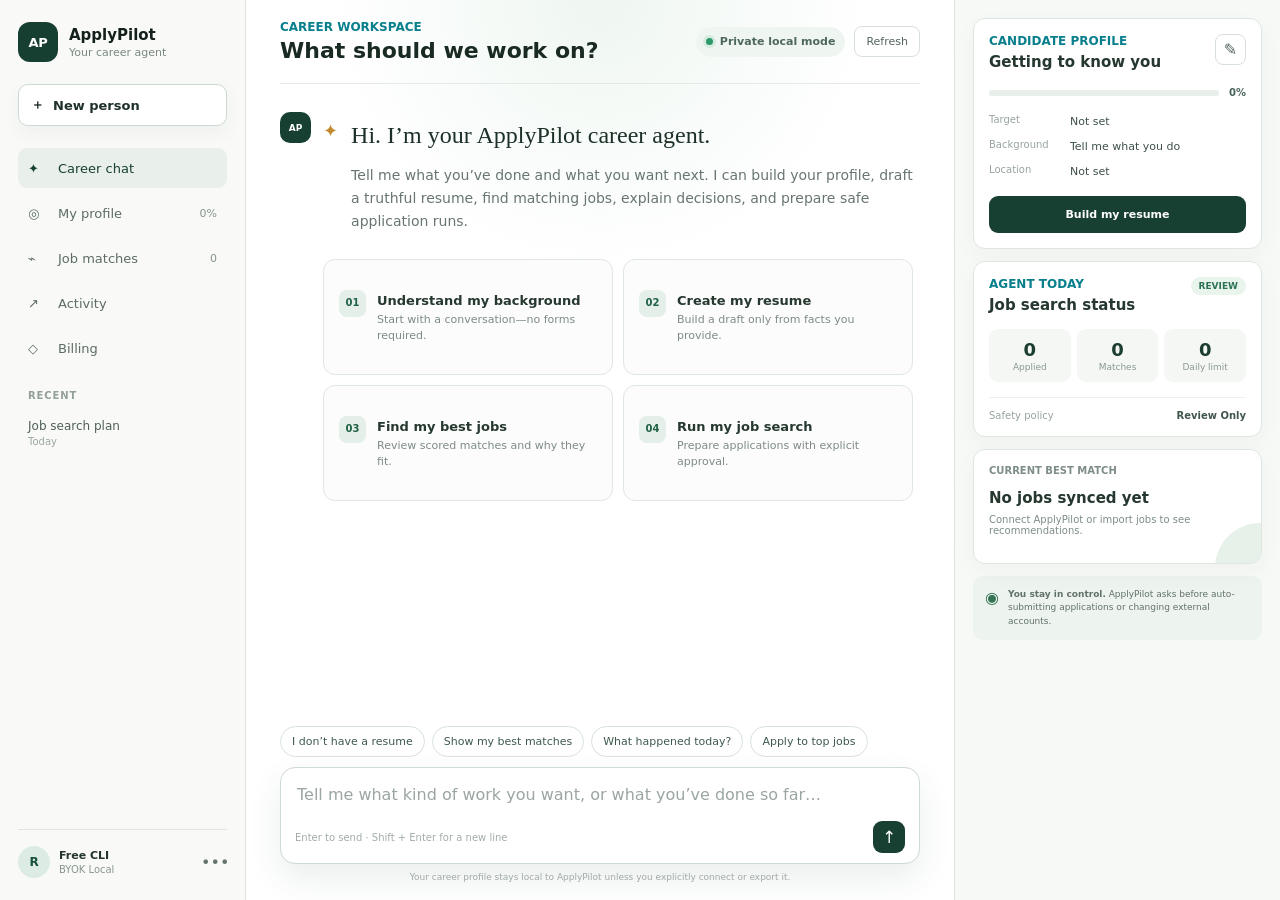
==== commit e5d700f1: "Prevent hosted dashboard from reusing demo profile data" ====
--- a/apps/web/index.html
+++ b/apps/web/index.html
@@ -8,7 +8,7 @@
       content="ApplyPilot is a conversational career agent that builds your profile, prepares applications, and runs your job search."
     />
     <title>ApplyPilot — Your Career Agent</title>
-    <link rel="stylesheet" href="./styles.css?v=20260619-3" />
+    <link rel="stylesheet" href="./styles.css?v=20260620-1" />
   </head>
   <body>
     <div class="career-shell">
@@ -23,7 +23,7 @@
 
         <button class="new-chat-button" id="newConversation" type="button">
           <span aria-hidden="true">＋</span>
-          New conversation
+          New person
         </button>
 
         <nav class="career-nav" aria-label="Career tools">
@@ -202,14 +202,14 @@
           <input id="apiToken" type="password" autocomplete="off" />
         </label>
         <div class="modal-actions">
-          <button class="ghost-button" id="clearConnection" type="button">Use bundled data</button>
+          <button class="ghost-button" id="clearConnection" type="button">Use private local mode</button>
           <button class="ghost-button primary" id="connectSubmit" type="submit">Connect</button>
         </div>
       </form>
     </div>
 
     <div class="toast" id="toast" role="status" aria-live="polite"></div>
-    <script src="./runtime.js?v=20260619-3"></script>
-    <script src="./app.js?v=20260619-3"></script>
+    <script src="./runtime.js?v=20260620-1"></script>
+    <script src="./app.js?v=20260620-1"></script>
   </body>
 </html>
--- a/apps/web/styles.css
+++ b/apps/web/styles.css
@@ -865,6 +865,12 @@
   font-weight: 800;
 }
 
+.field-note {
+  color: var(--muted);
+  font-size: 11px;
+  line-height: 1.45;
+}
+
 .form-grid input {
   width: 100%;
   min-height: 42px;
@@ -938,7 +944,27 @@
   line-height: 1.5;
 }
 
-.license-result {
+.payment-guidance {
+  margin-top: 14px;
+  padding: 14px;
+  border: 1px solid #fde68a;
+  border-radius: var(--radius);
+  background: #fffbeb;
+}
+
+.payment-guidance strong {
+  color: #92400e;
+}
+
+.payment-guidance p {
+  margin: 7px 0 0;
+  color: #7c2d12;
+  font-size: 13px;
+  line-height: 1.5;
+}
+
+.license-result,
+.payment-result {
   display: grid;
   gap: 10px;
   margin-top: 16px;
@@ -948,18 +974,21 @@
   background: #edf8f3;
 }
 
-.license-result[hidden] {
+.license-result[hidden],
+.payment-result[hidden] {
   display: none;
 }
 
-.license-result span {
+.license-result span,
+.payment-result span {
   color: #12664f;
   font-size: 12px;
   font-weight: 800;
   text-transform: uppercase;
 }
 
-.license-result code {
+.license-result code,
+.payment-result code {
   overflow-wrap: anywhere;
   color: var(--ink);
   font-size: 12px;
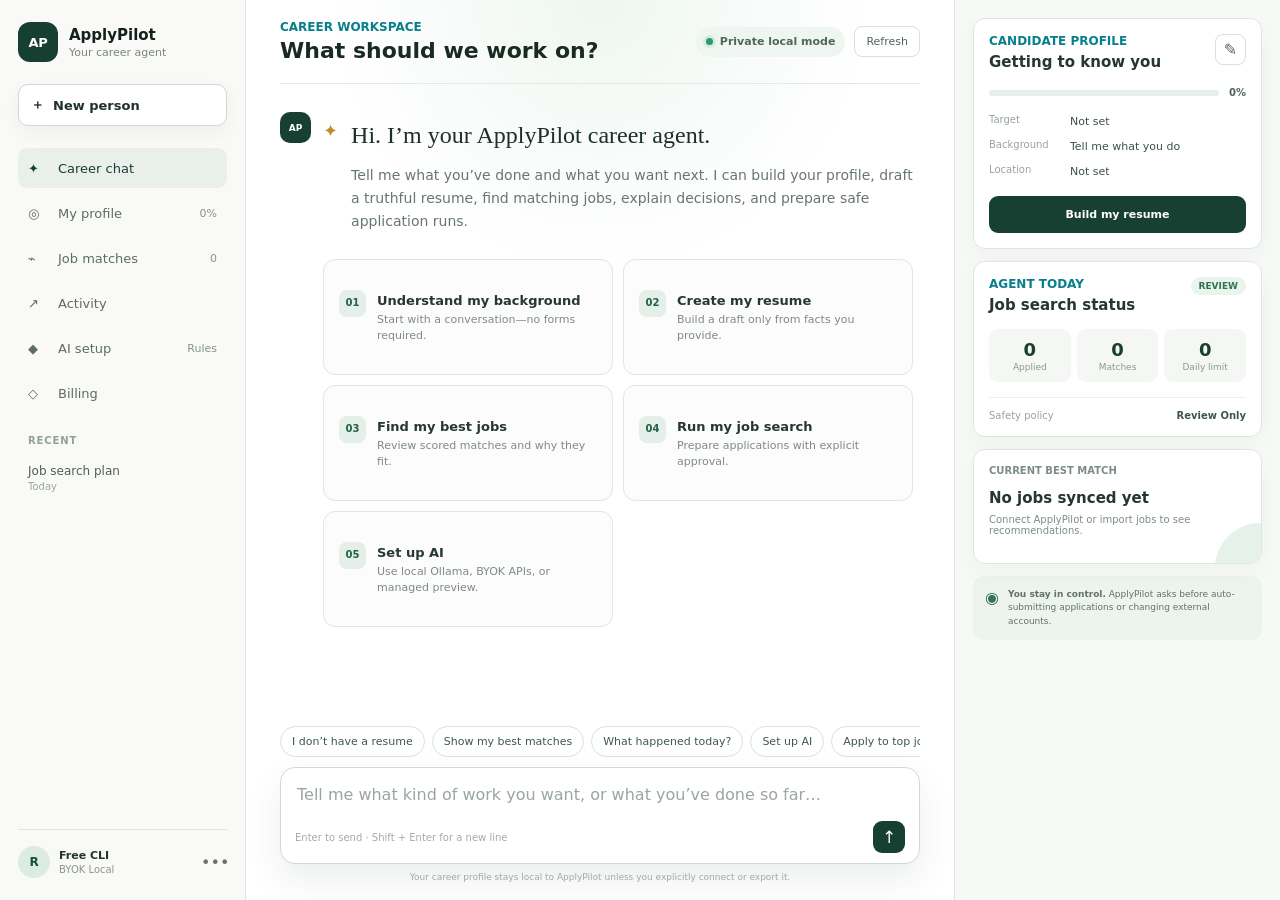
==== commit 1d53414d: "Add customer AI provider setup flow" ====
--- a/apps/web/index.html
+++ b/apps/web/index.html
@@ -8,7 +8,7 @@
       content="ApplyPilot is a conversational career agent that builds your profile, prepares applications, and runs your job search."
     />
     <title>ApplyPilot — Your Career Agent</title>
-    <link rel="stylesheet" href="./styles.css?v=20260620-1" />
+    <link rel="stylesheet" href="./styles.css?v=20260620-2" />
   </head>
   <body>
     <div class="career-shell">
@@ -45,6 +45,11 @@
             <span aria-hidden="true">↗</span>
             Activity
           </button>
+          <button class="career-nav-item" type="button" data-action="ai-setup">
+            <span aria-hidden="true">◆</span>
+            AI setup
+            <small id="sidebarProvider">Rules</small>
+          </button>
           <a class="career-nav-item" href="./checkout.html">
             <span aria-hidden="true">◇</span>
             Billing
@@ -92,6 +97,7 @@
           <button type="button" data-action="onboard">I don’t have a resume</button>
           <button type="button" data-action="jobs">Show my best matches</button>
           <button type="button" data-action="status">What happened today?</button>
+          <button type="button" data-action="ai-setup">Set up AI</button>
           <button type="button" data-action="apply">Apply to top jobs</button>
         </div>
 
@@ -208,8 +214,52 @@
       </form>
     </div>
 
+    <div class="modal-backdrop" id="aiModal" hidden>
+      <form class="modal" id="aiForm">
+        <div class="panel-header">
+          <div>
+            <p class="eyebrow">Local AI setup</p>
+            <h2>Choose how ApplyPilot scores jobs</h2>
+          </div>
+          <button class="icon-button" id="closeAiModal" type="button" aria-label="Close">×</button>
+        </div>
+        <label>
+          <span>Provider</span>
+          <select id="aiProvider">
+            <option value="rules">Rules — no key</option>
+            <option value="ollama">Ollama — local model</option>
+            <option value="openai">OpenAI-compatible API</option>
+            <option value="groq">Groq API</option>
+            <option value="gemini">Gemini API</option>
+            <option value="auto">Auto BYOK fallback</option>
+            <option value="managed_preview">ApplyPilot managed preview</option>
+          </select>
+        </label>
+        <label class="ai-config-field" data-ai-field="base_url">
+          <span>Base URL</span>
+          <input id="aiBaseUrl" type="url" placeholder="http://localhost:11434 or https://api.openai.com" />
+        </label>
+        <label class="ai-config-field" data-ai-field="model">
+          <span>Model</span>
+          <input id="aiModel" type="text" placeholder="llama3.1, gpt-4o-mini, gemini-1.5-flash..." />
+        </label>
+        <label class="ai-config-field" data-ai-field="api_key">
+          <span>API key</span>
+          <input id="aiApiKey" type="password" autocomplete="off" placeholder="Saved locally only" />
+        </label>
+        <div class="ai-status-panel" id="aiStatusPanel">
+          <strong>Current setup</strong>
+          <p id="aiStatusText">Loading provider status…</p>
+        </div>
+        <div class="modal-actions">
+          <button class="ghost-button" id="aiCancel" type="button">Cancel</button>
+          <button class="ghost-button primary" id="aiSubmit" type="submit">Save local AI setup</button>
+        </div>
+      </form>
+    </div>
+
     <div class="toast" id="toast" role="status" aria-live="polite"></div>
-    <script src="./runtime.js?v=20260620-1"></script>
-    <script src="./app.js?v=20260620-1"></script>
+    <script src="./runtime.js?v=20260620-2"></script>
+    <script src="./app.js?v=20260620-2"></script>
   </body>
 </html>
--- a/apps/web/styles.css
+++ b/apps/web/styles.css
@@ -662,12 +662,14 @@
   font-weight: 800;
 }
 
-.modal input {
+.modal input,
+.modal select {
   width: 100%;
   min-height: 42px;
   padding: 0 12px;
   border: 1px solid var(--line);
   border-radius: var(--radius);
+  background: #fbfcfd;
   color: var(--ink);
 }
 
@@ -1836,6 +1838,53 @@
   font-size: 11px;
 }
 
+.inline-link {
+  display: inline-flex;
+  align-items: center;
+  min-height: 34px;
+  padding: 0 11px;
+  border: 1px solid #d8e2db;
+  border-radius: 8px;
+  background: #fff;
+  color: #3e594c;
+  font-size: 11px;
+  text-decoration: none;
+}
+
+.ai-choice-grid {
+  display: grid;
+  grid-template-columns: repeat(3, minmax(0, 1fr));
+  gap: 8px;
+  margin-top: 12px;
+}
+
+.ai-choice-grid article,
+.ai-status-panel {
+  padding: 12px;
+  border: 1px solid #e1e8e3;
+  border-radius: 9px;
+  background: #fafcfb;
+}
+
+.ai-choice-grid strong,
+.ai-status-panel strong {
+  display: block;
+  color: #31493c;
+  font-size: 12px;
+}
+
+.ai-choice-grid p,
+.ai-status-panel p {
+  margin: 5px 0 0;
+  color: #718078;
+  font-size: 10px;
+  line-height: 1.55;
+}
+
+.ai-config-field[hidden] {
+  display: none;
+}
+
 .profile-summary-card {
   display: grid;
   grid-template-columns: repeat(3, minmax(0, 1fr));
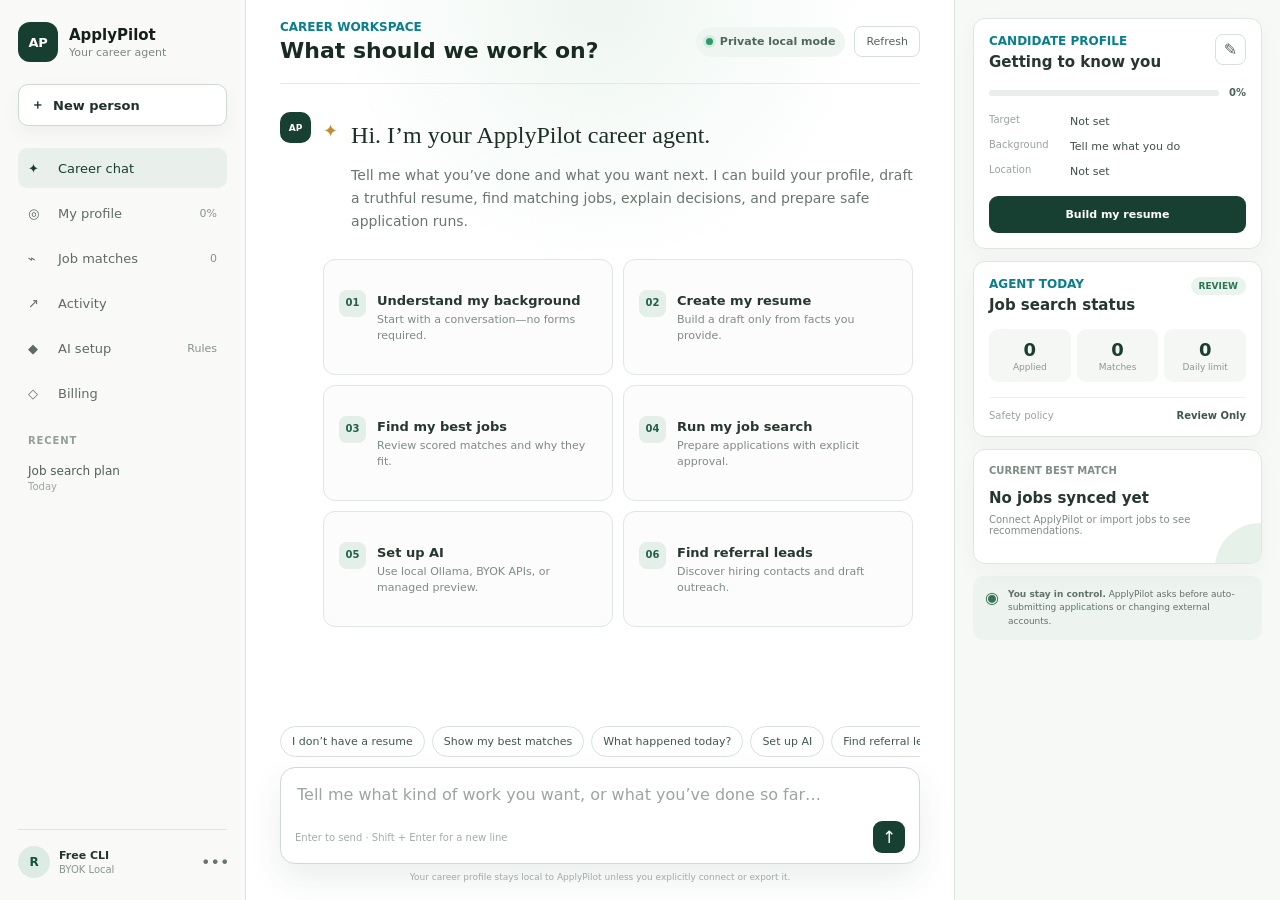
==== commit 6e480412: "Add JD-tailored resumes and lead generation flow" ====
--- a/apps/web/index.html
+++ b/apps/web/index.html
@@ -8,7 +8,7 @@
       content="ApplyPilot is a conversational career agent that builds your profile, prepares applications, and runs your job search."
     />
     <title>ApplyPilot — Your Career Agent</title>
-    <link rel="stylesheet" href="./styles.css?v=20260620-2" />
+    <link rel="stylesheet" href="./styles.css?v=20260620-3" />
   </head>
   <body>
     <div class="career-shell">
@@ -98,6 +98,7 @@
           <button type="button" data-action="jobs">Show my best matches</button>
           <button type="button" data-action="status">What happened today?</button>
           <button type="button" data-action="ai-setup">Set up AI</button>
+          <button type="button" data-action="leads">Find referral leads</button>
           <button type="button" data-action="apply">Apply to top jobs</button>
         </div>
 
@@ -260,6 +261,6 @@
 
     <div class="toast" id="toast" role="status" aria-live="polite"></div>
     <script src="./runtime.js?v=20260620-2"></script>
-    <script src="./app.js?v=20260620-2"></script>
+    <script src="./app.js?v=20260620-3"></script>
   </body>
 </html>
--- a/apps/web/styles.css
+++ b/apps/web/styles.css
@@ -2072,6 +2072,25 @@
   white-space: nowrap;
 }
 
+.job-card-actions {
+  display: flex;
+  flex-wrap: wrap;
+  gap: 6px;
+  margin-top: 8px;
+}
+
+.job-card-actions button {
+  min-height: 28px;
+  padding: 0 9px;
+  border: 1px solid #d7e2dc;
+  border-radius: 7px;
+  background: #ffffff;
+  color: #315044;
+  cursor: pointer;
+  font-size: 10px;
+  font-weight: 800;
+}
+
 .job-score {
   width: 38px;
   height: 38px;
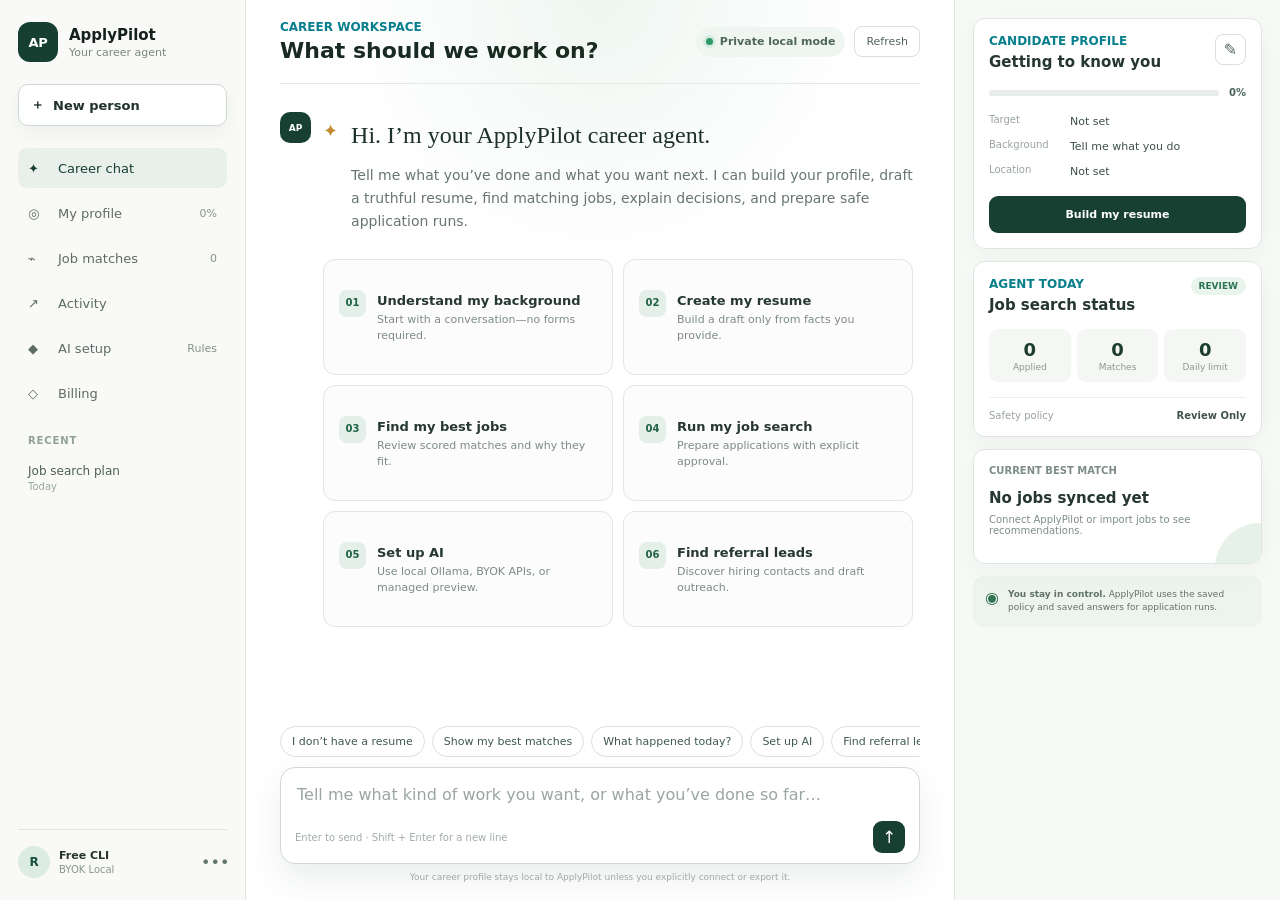
==== commit 2b3a09aa: "Persist reusable application answers" ====
--- a/apps/web/index.html
+++ b/apps/web/index.html
@@ -186,7 +186,7 @@
 
         <section class="safety-note">
           <span aria-hidden="true">◉</span>
-          <p><strong>You stay in control.</strong> ApplyPilot asks before auto-submitting applications or changing external accounts.</p>
+          <p><strong>You stay in control.</strong> ApplyPilot uses the saved policy and saved answers for application runs.</p>
         </section>
       </aside>
     </div>
